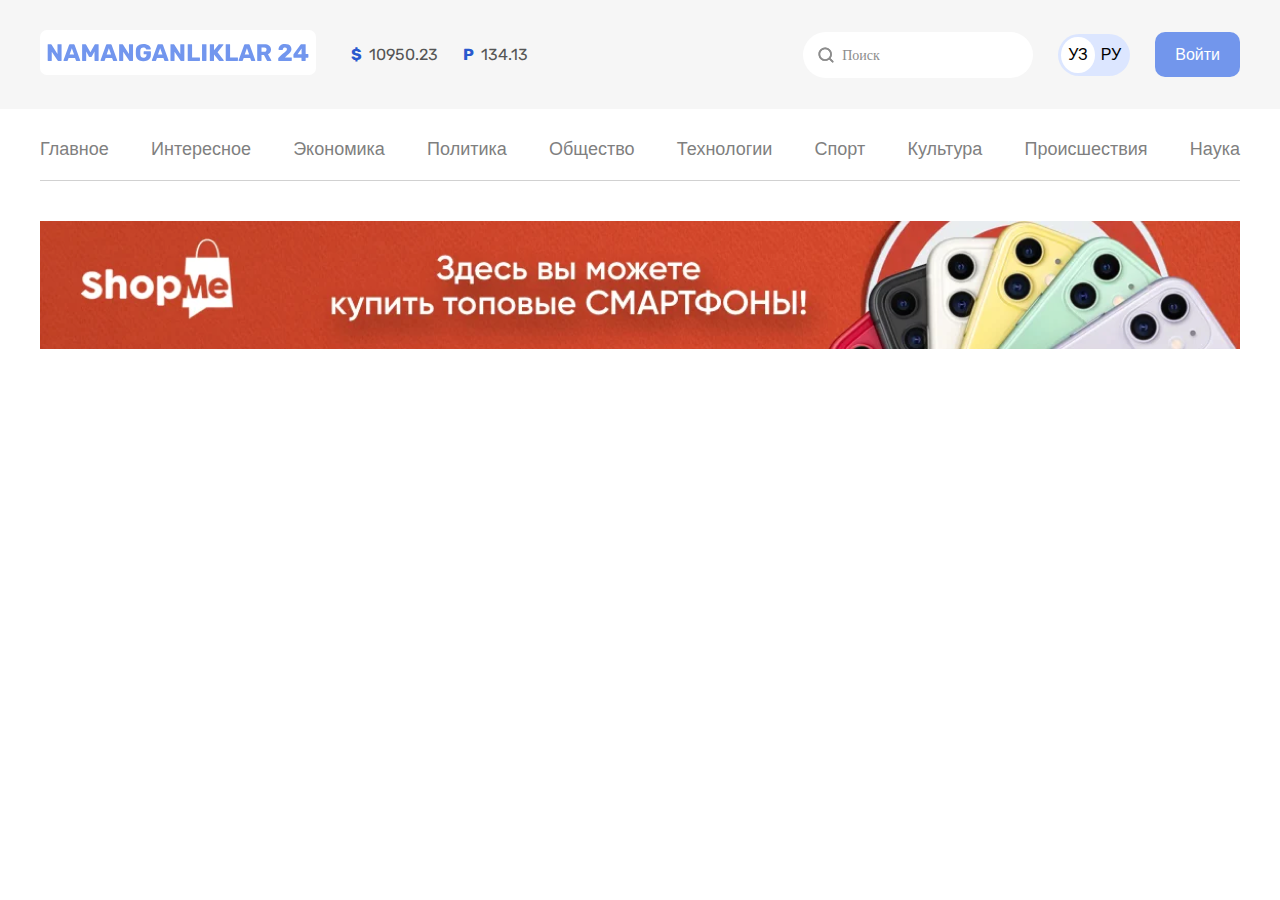
==== index.html @ de8307bd "Initial commit" ====
<!DOCTYPE html>
<html lang="en">
	<head>
		<meta charset="UTF-8" />
		<meta http-equiv="X-UA-Compatible" content="IE=edge" />
		<meta name="viewport" content="width=device-width, initial-scale=1.0" />
		<link rel="stylesheet" href="./css/main.min.css" />
		<title>Namanganliklar_24</title>
	</head>
	<body>
		<!-- Header!!! -->
		<header class="header">
			<div class="container">
				<div class="header__inner">
					<!-- header__left -->
					<div class="header__left">
						<a href="#" class="header__link">
							<img
								class="header-img"
								src="./images/logo.svg"
								alt="Firm logo"
								width="276"
								height="45"
							/>
						</a>
						<div class="header__currencies">
							<div class="header__currency">
								<span class="currency">$</span>
								10950.23
							</div>
							<div class="header__currency">
								<span class="currency">P</span>
								134.13
							</div>
						</div>
					</div>
					<!-- Header__left end -->
					<!-- Header__right start -->
					<div class="header__right">
						<form
							class="header__form"
							action="https://echo.htmlacademy.ru"
						>
							<span class="lupa">
								<img
									class="lupa__image"
									src="./images/search.svg"
									alt="Lupa img"
									width="20"
									height="20"
								/>
							</span>
							<input
								class="header__ipt"
								type="text"
								name="search"
								placeholder="Поиск"
							/>
						</form>
						<div class="languages">
							<button class="uz" id="uz">УЗ</button>
							<button class="ru" id="ru">РУ</button>
						</div>
						<span class="sign__up">
							<a class="sign__up--link" href="#">Войти</a>
						</span>
					</div>
					<!-- Header__right end -->
				</div>
				<!-- Header__inner end -->
			</div>
		</header>
		<main class="main">
			<div class="container">
				<!-- NAV wrapper -->
				<div class="nav__wrapper">
					<nav class="nav__bar">
						<ul class="nav__list">
							<li class="nav__item">
								<a href="#" class="nav__link">Главное</a>
							</li>
							<li class="nav__item">
								<a href="#" class="nav__link">Интересное</a>
							</li>
							<li class="nav__item">
								<a href="#" class="nav__link">Экономика</a>
							</li>
							<li class="nav__item">
								<a href="#" class="nav__link">Политика</a>
							</li>
							<li class="nav__item">
								<a href="#" class="nav__link">Общество</a>
							</li>
							<li class="nav__item">
								<a href="#" class="nav__link">Технологии</a>
							</li>
							<li class="nav__item">
								<a href="#" class="nav__link">Спорт</a>
							</li>
							<li class="nav__item">
								<a href="#" class="nav__link">Культура</a>
							</li>
							<li class="nav__item">
								<a href="#" class="nav__link">Происшествия</a>
							</li>
							<li class="nav__item">
								<a href="#" class="nav__link">Наука</a>
							</li>
						</ul>
					</nav>
					<div class="ad">
						<img
							src="./images/shopme.png"
							alt="Advertisement image"
							class="ad__image"
							width="1200"
							height="128"
						/>
					</div>
				</div>
				<!-- Nav wrapper end -->
			</div>
		</main>
	</body>
</html>
---- css/main.min.css ----
@font-face{font-family:"Rubik";font-style:normal;font-weight:400;src:url("../fonts/rubik-v20-latin-regular.woff2") format("woff2"),url("../fonts/rubik-v20-latin-regular.woff") format("woff")}@font-face{font-family:"Rubik";font-style:normal;font-weight:500;src:url("../fonts/rubik-v20-latin-500.woff2") format("woff2"),url("../fonts/rubik-v20-latin-500.woff") format("woff")}@font-face{font-family:"Rubik";font-style:normal;font-weight:700;src:url("../fonts/rubik-v20-latin-700.woff2") format("woff2"),url("../fonts/rubik-v20-latin-700.woff") format("woff")}/*! normalize.css v8.0.1 | MIT License | github.com/necolas/normalize.css */html{line-height:1.15;-webkit-text-size-adjust:100%}body{margin:0}main{display:block}h1{font-size:2em;margin:.67em 0}hr{box-sizing:content-box;height:0;overflow:visible}pre{font-family:monospace,monospace;font-size:1em}a{background-color:rgba(0,0,0,0)}abbr[title]{border-bottom:none;text-decoration:underline;-webkit-text-decoration:underline dotted;text-decoration:underline dotted}b,strong{font-weight:bolder}code,kbd,samp{font-family:monospace,monospace;font-size:1em}small{font-size:80%}sub,sup{font-size:75%;line-height:0;position:relative;vertical-align:baseline}sub{bottom:-0.25em}sup{top:-0.5em}img{border-style:none}button,input,optgroup,select,textarea{font-family:inherit;font-size:100%;line-height:1.15;margin:0}button,input{overflow:visible}button,select{text-transform:none}button,[type=button],[type=reset],[type=submit]{-webkit-appearance:button}button::-moz-focus-inner,[type=button]::-moz-focus-inner,[type=reset]::-moz-focus-inner,[type=submit]::-moz-focus-inner{border-style:none;padding:0}button:-moz-focusring,[type=button]:-moz-focusring,[type=reset]:-moz-focusring,[type=submit]:-moz-focusring{outline:1px dotted ButtonText}fieldset{padding:.35em .75em .625em}legend{box-sizing:border-box;color:inherit;display:table;max-width:100%;padding:0;white-space:normal}progress{vertical-align:baseline}textarea{overflow:auto}[type=checkbox],[type=radio]{box-sizing:border-box;padding:0}[type=number]::-webkit-inner-spin-button,[type=number]::-webkit-outer-spin-button{height:auto}[type=search]{-webkit-appearance:textfield;outline-offset:-2px}[type=search]::-webkit-search-decoration{-webkit-appearance:none}::-webkit-file-upload-button{-webkit-appearance:button;font:inherit}details{display:block}summary{display:list-item}template{display:none}[hidden]{display:none}*,*::before,*::after{box-sizing:border-box}body{width:100%;height:100vh;font-family:"Rubik","Arial",sans-serif;display:flex;flex-direction:column;scroll-behavior:smooth}.container{max-width:1240px;padding:0 20px;margin:0 auto}ul{margin:0;padding:0}li{list-style-type:none}a{text-decoration:none}.header{padding:30px 0;background-color:#f6f6f6}.header__inner,.header__left,.header__right{display:flex}.header__inner{justify-content:space-between;align-items:center}.header__link{margin-right:35px}.header__currencies,.header__right,.header__form,.languages{display:flex;align-items:center}.header__currency{font-weight:400;font-size:16px;line-height:19px;color:#555}.header__currency+.header__currency{margin-left:25px}.currency{color:#2959ce;font-weight:700;margin-right:3px}.lupa{display:flex;padding:13px;padding-right:6px;background-color:#fff;border-radius:60px 0px 0px 60px}.header__ipt{padding:14px 0px;border:none;outline:none;border-radius:0px 60px 60px 0px;flex-grow:1}.header__ipt::-moz-placeholder{font-family:"Rubik";font-weight:400;font-size:14px;line-height:17px;color:#8d8d8d}.header__ipt:-ms-input-placeholder{font-family:"Rubik";font-weight:400;font-size:14px;line-height:17px;color:#8d8d8d}.header__ipt::placeholder{font-family:"Rubik";font-weight:400;font-size:14px;line-height:17px;color:#8d8d8d}.languages{padding:3px;background:#dce6ff;border-radius:39px;margin:0px 25px}.uz,.ru{border:none;background-color:rgba(0,0,0,0)}.uz{padding:9px 7px;background-color:#fff;border-radius:50%}.sign__up{display:flex}.sign__up--link{color:#fff;font-weight:500;font-size:16px;line-height:19px;font-weight:normal;padding:13px 20px;background-color:#7296ec;border-radius:10px}.nav__wrapper{display:flex;flex-direction:column}.nav__bar{padding-top:30px;padding-bottom:20px;border-bottom:1px solid #d1d1d1;margin-bottom:40px}.nav__list{display:flex;justify-content:space-between;align-items:center}.nav__link{font-weight:500;font-size:18px;line-height:21px;color:#7f7f7f}/*# sourceMappingURL=main.min.css.map */
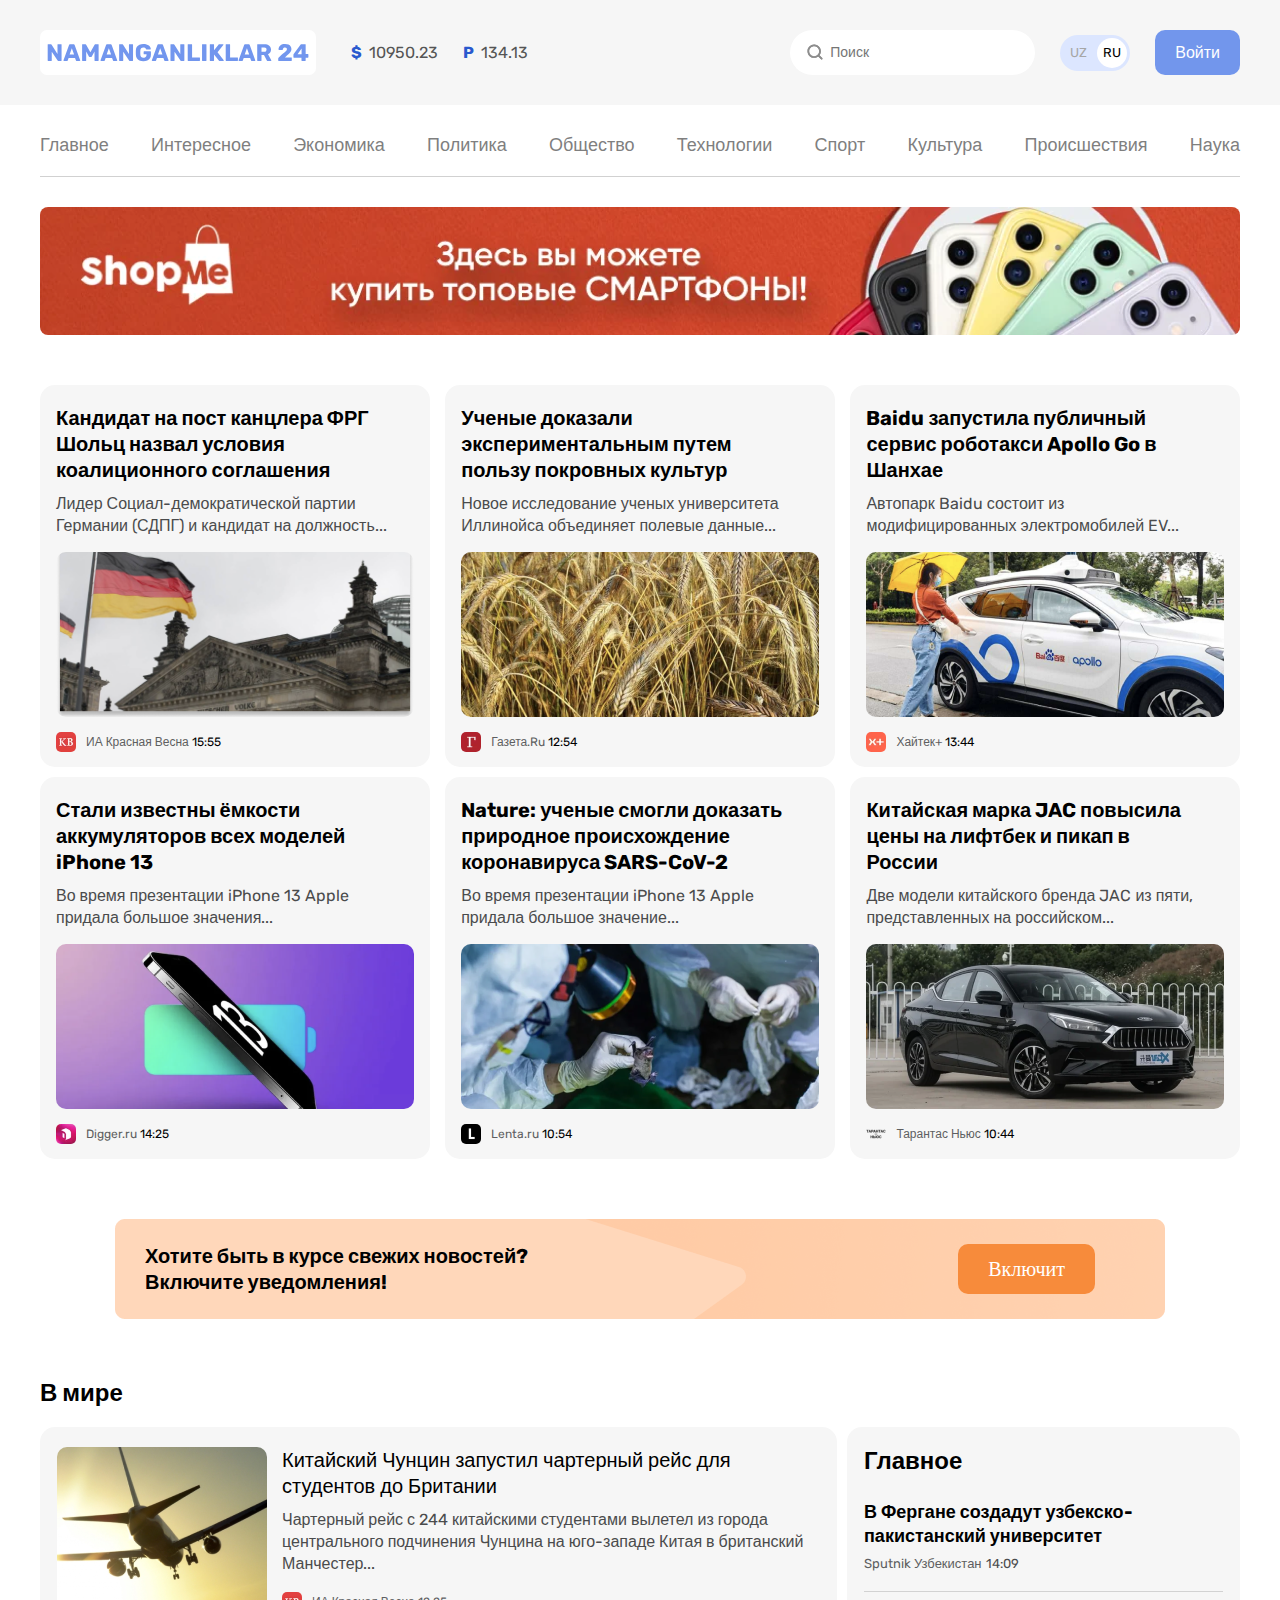
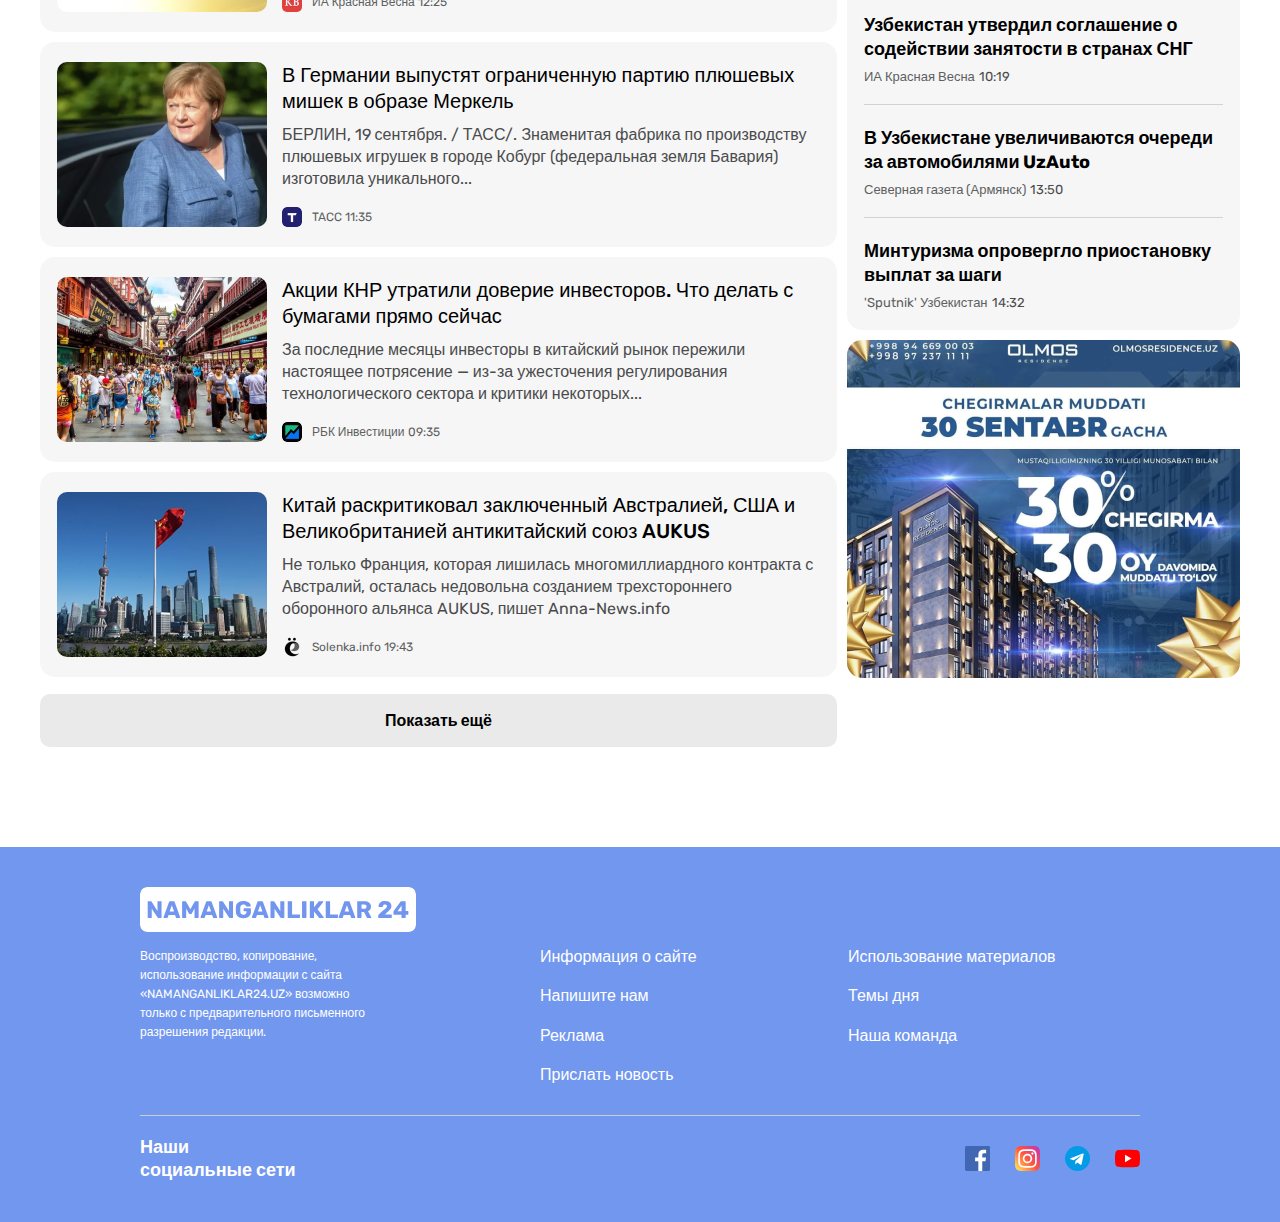
==== commit 90264a44: "Finished home page" ====
--- a/index.html
+++ b/index.html
@@ -1,5 +1,5 @@
 <!DOCTYPE html>
-<html lang="en">
+<html lang="ru">
 	<head>
 		<meta charset="UTF-8" />
 		<meta http-equiv="X-UA-Compatible" content="IE=edge" />
@@ -41,26 +41,39 @@
 							class="header__form"
 							action="https://echo.htmlacademy.ru"
 						>
-							<span class="lupa">
-								<img
-									class="lupa__image"
-									src="./images/search.svg"
-									alt="Lupa img"
-									width="20"
-									height="20"
+							<label class="header__label-search" for="search">
+								<input
+									class="ipt__search"
+									type="search"
+									id="search"
+									name="search"
+									placeholder="Поиск"
 								/>
-							</span>
-							<input
-								class="header__ipt"
-								type="text"
-								name="search"
-								placeholder="Поиск"
-							/>
+							</label>
 						</form>
-						<div class="languages">
-							<button class="uz" id="uz">УЗ</button>
-							<button class="ru" id="ru">РУ</button>
-						</div>
+						<form class="header__languages">
+							<div class="language__wrapper">
+								<input
+									class="language visually-hidden"
+									type="radio"
+									name="lang"
+									id="uz"
+								/>
+								<label class="header__lable" for="uz">UZ</label>
+							</div>
+
+							<div class="language__wrapper">
+								<input
+									class="language visually-hidden"
+									type="radio"
+									name="lang"
+									id="ru"
+									checked
+								/>
+								<label class="header__lable" for="ru">RU</label>
+							</div>
+						</form>
+
 						<span class="sign__up">
 							<a class="sign__up--link" href="#">Войти</a>
 						</span>
@@ -70,56 +83,870 @@
 				<!-- Header__inner end -->
 			</div>
 		</header>
-		<main class="main">
-			<div class="container">
-				<!-- NAV wrapper -->
-				<div class="nav__wrapper">
-					<nav class="nav__bar">
-						<ul class="nav__list">
-							<li class="nav__item">
-								<a href="#" class="nav__link">Главное</a>
-							</li>
-							<li class="nav__item">
-								<a href="#" class="nav__link">Интересное</a>
-							</li>
-							<li class="nav__item">
-								<a href="#" class="nav__link">Экономика</a>
-							</li>
-							<li class="nav__item">
-								<a href="#" class="nav__link">Политика</a>
-							</li>
-							<li class="nav__item">
-								<a href="#" class="nav__link">Общество</a>
-							</li>
-							<li class="nav__item">
-								<a href="#" class="nav__link">Технологии</a>
-							</li>
-							<li class="nav__item">
-								<a href="#" class="nav__link">Спорт</a>
-							</li>
-							<li class="nav__item">
-								<a href="#" class="nav__link">Культура</a>
-							</li>
-							<li class="nav__item">
-								<a href="#" class="nav__link">Происшествия</a>
-							</li>
-							<li class="nav__item">
-								<a href="#" class="nav__link">Наука</a>
-							</li>
-						</ul>
-					</nav>
-					<div class="ad">
+		<main class="main container">
+			<!-- NAV wrapper -->
+			<div class="nav__wrapper">
+				<nav class="nav__bar">
+					<ul class="nav__list">
+						<li class="nav__item">
+							<a
+								href="#"
+								class="nav__link hover-underline-animation"
+								>Главное</a
+							>
+						</li>
+						<li class="nav__item">
+							<a
+								href="#"
+								class="nav__link hover-underline-animation"
+								>Интересное</a
+							>
+						</li>
+						<li class="nav__item">
+							<a
+								href="#"
+								class="nav__link hover-underline-animation"
+								>Экономика</a
+							>
+						</li>
+						<li class="nav__item">
+							<a
+								href="#"
+								class="nav__link hover-underline-animation"
+								>Политика</a
+							>
+						</li>
+						<li class="nav__item">
+							<a
+								href="#"
+								class="nav__link hover-underline-animation"
+								>Общество</a
+							>
+						</li>
+						<li class="nav__item">
+							<a
+								href="#"
+								class="nav__link hover-underline-animation"
+								>Технологии</a
+							>
+						</li>
+						<li class="nav__item">
+							<a
+								href="#"
+								class="nav__link hover-underline-animation"
+								>Спорт</a
+							>
+						</li>
+						<li class="nav__item">
+							<a
+								href="#"
+								class="nav__link hover-underline-animation"
+								>Культура</a
+							>
+						</li>
+						<li class="nav__item">
+							<a
+								href="#"
+								class="nav__link hover-underline-animation"
+								>Происшествия</a
+							>
+						</li>
+						<li class="nav__item">
+							<a
+								href="#"
+								class="nav__link hover-underline-animation"
+								>Наука</a
+							>
+						</li>
+					</ul>
+				</nav>
+				<aside class="ad">
+					<a class="ad__link" href="#" target="_blank">
 						<img
 							src="./images/shopme.png"
 							alt="Advertisement image"
 							class="ad__image"
 							width="1200"
 							height="128"
+							srcset="
+								./images/shopme.png    1x,
+								./images/shopme@2x.png 2x,
+								./images/shopme@3x.png 3x
+							"
 						/>
-					</div>
+					</a>
+				</aside>
+			</div>
+			<!-- Nav wrapper end -->
+
+			<!-- News part start -->
+			<div class="news">
+				<div class="news__inner">
+					<!-- News main part start -->
+					<div class="news__box">
+						<h2 class="news__title">
+							Кандидат на пост канцлера ФРГ Шольц назвал условия
+							коалиционного соглашения
+						</h2>
+						<p class="news__text">
+							Лидер Социал-демократической партии Германии (СДПГ)
+							и кандидат на должность...
+						</p>
+						<span class="image__holder">
+							<img
+								src="./images/german.png"
+								alt="ДУМ ФРГ"
+								class="news__image"
+								width="360"
+								height="165"
+								srcset="
+									./images/german.png    1x,
+									./images/german@2x.png 2x,
+									./images/german@3x.png 3x
+								"
+							/>
+						</span>
+						<span class="news__source news__source-1"
+							><a
+								href="https://kun.uz"
+								target="_blank"
+								class="channel--link"
+								>ИА Красная Весна</a
+							>
+							<time class="time" datetime="15:55"
+								>15:55</time
+							></span
+						>
+						<a
+							href="https://youtube.com"
+							class="box__open--link"
+							target="_blank"
+							><span class="visually-hidden">Open</span></a
+						>
+					</div>
+
+					<div class="news__box">
+						<h2 class="news__title">
+							Ученые доказали экспериментальным путем пользу
+							покровных культур
+						</h2>
+						<p class="news__text">
+							Новое исследование ученых университета Иллинойса
+							объединяет полевые данные...
+						</p>
+						<span class="image__holder">
+							<img
+								src="./images/corn.png"
+								alt="Пшеница"
+								class="news__image"
+								width="360"
+								height="165"
+								srcset="
+									./images/corn.png    1x,
+									./images/corn@2x.png 2x,
+									./images/corn@3x.png 3x
+								"
+							/>
+						</span>
+						<span class="news__source news__source-2"
+							><a
+								href="https://kun.uz"
+								target="_blank"
+								class="channel--link"
+								>Газета.Ru</a
+							>
+							<time class="time" datetime="12:54"
+								>12:54</time
+							></span
+						>
+						<a
+							href="https://youtube.com"
+							class="box__open--link"
+							target="_blank"
+							><span class="open__link--text visually-hidden"
+								>Open</span
+							></a
+						>
+					</div>
+
+					<div class="news__box">
+						<h2 class="news__title">
+							Baidu запустила публичный сервис роботакси Apollo Go
+							в Шанхае
+						</h2>
+						<p class="news__text">
+							Автопарк Baidu состоит из модифицированных
+							электромобилей EV...
+						</p>
+						<span class="image__holder">
+							<img
+								src="./images/baidu.png"
+								alt="Baidu car"
+								class="news__image"
+								width="360"
+								height="165"
+								srcset="
+									./images/baidu.png    1x,
+									./images/baidu@2x.png 2x,
+									./images/baidu@3x.png 3x
+								"
+							/>
+						</span>
+						<span class="news__source news__source-3"
+							><a
+								href="https://kun.uz"
+								target="_blank"
+								class="channel--link"
+								>Хайтек+</a
+							>
+							<time class="time" datetime="13:44"
+								>13:44</time
+							></span
+						>
+						<a
+							href="https://youtube.com"
+							class="box__open--link"
+							target="_blank"
+							><span class="open__link--text visually-hidden"
+								>Open</span
+							></a
+						>
+					</div>
+
+					<div class="news__box">
+						<h2 class="news__title">
+							Стали известны ёмкости аккумуляторов всех моделей
+							iPhone 13
+						</h2>
+						<p class="news__text">
+							Во время презентации iPhone 13 Apple придала большое
+							значения...
+						</p>
+						<span class="image__holder">
+							<img
+								src="./images/iphone.png"
+								alt="Iphone image"
+								class="news__image"
+								width="360"
+								height="165"
+								srcset="
+									./images/iphone.png    1x,
+									./images/iphone@2x.png 2x,
+									./images/iphone@3x.png 3x
+								"
+							/>
+						</span>
+						<span class="news__source news__source-4"
+							><a
+								href="https://kun.uz"
+								target="_blank"
+								class="channel--link"
+								>Digger.ru</a
+							>
+							<time class="time" datetime="14:25"
+								>14:25</time
+							></span
+						>
+						<a
+							href="https://youtube.com"
+							class="box__open--link"
+							target="_blank"
+							><span class="open__link--text visually-hidden"
+								>Open</span
+							></a
+						>
+					</div>
+
+					<div class="news__box">
+						<h2 class="news__title">
+							Nature: ученые смогли доказать природное
+							происхождение коронавируса SARS-CoV-2
+						</h2>
+						<p class="news__text">
+							Во время презентации iPhone 13 Apple придала большое
+							значение...
+						</p>
+						<span class="image__holder">
+							<img
+								src="./images/corona.png"
+								alt="Coronavirus related image"
+								class="news__image"
+								width="360"
+								height="165"
+								srcset="
+									./images/corona.png    1x,
+									./images/corona@2x.png 2x,
+									./images/corona@3x.png 3x
+								"
+							/>
+						</span>
+						<span class="news__source news__source-5"
+							><a
+								href="https://kun.uz"
+								target="_blank"
+								class="channel--link"
+								>Lenta.ru</a
+							>
+							<time class="time" datetime="10:54"
+								>10:54</time
+							></span
+						>
+						<a
+							href="https://youtube.com"
+							class="box__open--link"
+							target="_blank"
+							><span class="open__link--text visually-hidden"
+								>Open</span
+							></a
+						>
+					</div>
+
+					<div class="news__box">
+						<h2 class="news__title">
+							Китайская марка JAC повысила цены на лифтбек и пикап
+							в России
+						</h2>
+						<p class="news__text">
+							Две модели китайского бренда JAC из пяти,
+							представленных на российском...
+						</p>
+						<span class="image__holder">
+							<img
+								src="./images/jac.png"
+								alt="JAC car image"
+								class="news__image"
+								width="360"
+								height="165"
+								srcset="
+									./images/jac.png    1x,
+									./images/jac@2x.png 2x,
+									./images/jac@3x.png 3x
+								"
+							/>
+						</span>
+						<span class="news__source news__source-6"
+							><a
+								href="https://kun.uz"
+								target="_blank"
+								class="channel--link"
+								>Тарантас Ньюс</a
+							>
+							<time class="time" datetime="10:44"
+								>10:44</time
+							></span
+						>
+						<a
+							href="https://youtube.com"
+							class="box__open--link"
+							target="_blank"
+							><span class="open__link--text visually-hidden"
+								>Open</span
+							></a
+						>
+					</div>
+					<!-- News main part end -->
 				</div>
-				<!-- Nav wrapper end -->
 			</div>
+			<!-- News part end! -->
+			<!-- Setting part start! -->
+			<div class="setting">
+				<!-- Setting content part -->
+				<div class="setting__inner">
+					<div class="setting__left">
+						Хотите быть в курсе свежих новостей? Включите
+						уведомления!
+					</div>
+					<div class="setting__right">
+						<button type="submit" class="setting__btn">
+							Включит
+						</button>
+					</div>
+				</div>
+				<!-- Setting content part end! -->
+			</div>
+			<!-- Setting part end -->
+
+			<!-- Article part start -->
+			<section class="article">
+				<!-- Article content part -->
+				<div class="article__wrapper">
+					<h2 class="article__wrapper--heading">В мире</h2>
+					<div class="article__inner">
+						<!-- Article left part -->
+						<div class="article__left">
+							<div class="article__box--holder">
+								<div class="article__box">
+									<span class="article__image--holder">
+										<img
+											src="./images/plane.png"
+											alt="Plane image"
+											class="article__image"
+											width="210"
+											height="165"
+											srcset="
+												./images/plane.png    1x,
+												./images/plane@2x.png 2x,
+												./images/plane@3x.png 3x
+											"
+										/>
+									</span>
+									<div class="article__content">
+										<h2 class="article__title">
+											Китайский Чунцин запустил чартерный
+											рейс для студентов до Британии
+										</h2>
+										<p class="article__text">
+											Чартерный рейс с 244 китайскими
+											студентами вылетел из города
+											центрального подчинения Чунцина на
+											юго-западе Китая в британский
+											Манчестер...
+										</p>
+										<span
+											class="article__source article__source-1"
+										>
+											<a
+												href="https://najottalim.uz"
+												target="_blank"
+												class="channel--link"
+												>ИА Красная Весна</a
+											>
+											<time class="time" datetime="12:25"
+												>12:25</time
+											>
+										</span>
+									</div>
+									<a
+										href="https://htmlacademy.ru"
+										class="box__link"
+										target="_blank"
+										><span class="visually-hidden"
+											>Open link here</span
+										>
+									</a>
+								</div>
+
+								<div class="article__box">
+									<span class="article__image--holder">
+										<img
+											src="./images/merkel.png"
+											alt="Merkel image"
+											class="article__image"
+											width="210"
+											height="165"
+											srcset="
+												./images/merkel.png    1x,
+												./images/merkel@2x.png 2x,
+												./images/merkel@3x.png 3x
+											"
+										/>
+									</span>
+									<div class="article__content">
+										<h2 class="article__title">
+											В Германии выпустят ограниченную
+											партию плюшевых мишек в образе
+											Меркель
+										</h2>
+										<p class="article__text">
+											БЕРЛИН, 19 сентября. / ТАСС/.
+											Знаменитая фабрика по производству
+											плюшевых игрушек в городе Кобург
+											(федеральная земля Бавария)
+											изготовила уникального...
+										</p>
+										<span
+											class="article__source article__source-2"
+										>
+											<a
+												href="google.com"
+												class="channel--link"
+												>TACC</a
+											>
+											<time class="time" datetime="11:35"
+												>11:35</time
+											>
+										</span>
+									</div>
+									<a
+										href="https://htmlacademy.ru"
+										class="box__link"
+										target="_blank"
+										><span class="visually-hidden"
+											>Open link here</span
+										>
+									</a>
+								</div>
+
+								<div class="article__box">
+									<span class="article__image--holder">
+										<img
+											src="./images/china.png"
+											alt="China street image"
+											class="article__image"
+											width="210"
+											height="165"
+											srcset="
+												./images/china.png    1x,
+												./images/china@2x.png 2x,
+												./images/china@3x.png 3x
+											"
+										/>
+									</span>
+									<div class="article__content">
+										<h2 class="article__title">
+											Акции КНР утратили доверие
+											инвесторов. Что делать с бумагами
+											прямо сейчас
+										</h2>
+										<p class="article__text">
+											За последние месяцы инвесторы в
+											китайский рынок пережили настоящее
+											потрясение — из-за ужесточения
+											регулирования технологического
+											сектора и критики некоторых...
+										</p>
+										<span
+											class="article__source article__source-3"
+										>
+											<a
+												href="https://najottalim.uz"
+												target="_blank"
+												class="channel--link"
+												>РБК Инвестиции</a
+											>
+											<time class="time" datetime="09:35"
+												>09:35</time
+											>
+										</span>
+									</div>
+									<a
+										href="https://htmlacademy.ru"
+										class="box__link"
+										target="_blank"
+										><span class="visually-hidden"
+											>Open link here</span
+										>
+									</a>
+								</div>
+
+								<div class="article__box">
+									<span class="article__image--holder">
+										<img
+											src="./images/antichina.png"
+											alt="Chinese street with its flag image image"
+											class="article__image"
+											width="210"
+											height="165"
+											srcset="
+												./images/antichina.png    1x,
+												./images/antichina@2x.png 2x,
+												./images/antichina@3x.png 3x
+											"
+										/>
+									</span>
+									<div class="article__content">
+										<h2 class="article__title">
+											Китай раскритиковал заключенный
+											Австралией, США и Великобританией
+											антикитайский союз AUKUS
+										</h2>
+										<p class="article__text">
+											Не только Франция, которая лишилась
+											многомиллиардного контракта с
+											Австралий, осталась недовольна
+											созданием трехстороннего оборонного
+											альянса AUKUS, пишет Anna-News.info
+										</p>
+										<span
+											class="article__source article__source-4"
+										>
+											<a
+												href="https://najottalim.uz"
+												target="_blank"
+												class="channel--link"
+												>Solenka.info</a
+											>
+											<time class="time" datetime="19:43"
+												>19:43</time
+											>
+										</span>
+									</div>
+									<a
+										href="https://htmlacademy.ru"
+										class="box__link"
+										target="_blank"
+										><span class="visually-hidden"
+											>Open link here</span
+										>
+									</a>
+								</div>
+							</div>
+							<!-- Article box end -->
+							<!-- Article FOOTER -->
+
+							<a href="#" class="article__more-link">
+								Показать ещё
+							</a>
+						</div>
+						<!-- Article left part end -->
+						<!-- Article right part start -->
+						<div class="article__right">
+							<div class="article__right-header right">
+								<h2 class="right__heading">Главное</h2>
+								<div class="right__box">
+									<h3 class="right__title">
+										В Фергане создадут узбекско-пакистанский
+										университет
+									</h3>
+									<div class="right__source">
+										<a
+											href="https://medium.com"
+											class="channel--link"
+											target="_blank"
+											>Sputnik Узбекистан</a
+										>
+										<time class="article__source--time"
+											>14:09</time
+										>
+									</div>
+								<a
+									href="https://udacity.com"
+									target="_blank"
+									class="article__other--links"
+									><span class="visually-hidden"
+										>Open link here</span
+									></a
+								>
+							</div>
+
+							<div class="right__box">
+								<h3 class="right__title">
+									Узбекистан утвердил соглашение о содействии
+									занятости в странах СНГ
+								</h3>
+								<div class="right__source">
+									<a
+										href="https://medium.com"
+										class="channel--link"
+										target="_blank"
+										>ИА Красная Весна</a
+									>
+									<time
+										class="article__source--time"
+										datetime="10:19"
+										>10:19</time
+									>
+								</div>
+								<a
+									href="https://udacity.com"
+									target="_blank"
+									class="article__other--links"
+									><span class="visually-hidden"
+										>Open link here</span
+									></a
+								>
+							</div>
+
+							<div class="right__box">
+								<h3 class="right__title">
+									В Узбекистане увеличиваются очереди за
+									автомобилями UzAuto
+								</h3>
+								<div class="right__source">
+									<a
+										href="https://medium.com"
+										class="channel--link"
+										target="_blank"
+										>Северная газета (Армянск)</a
+									>
+									<time
+										class="article__source--time"
+										datetime="13:50"
+										>13:50</time
+									>
+								</div>
+								<a
+									href="https://udacity.com"
+									target="_blank"
+									class="article__other--links"
+									><span class="visually-hidden"
+										>Open link here</span
+									></a
+								>
+							</div>
+
+							<div class="right__box">
+								<h3 class="right__title">
+									Минтуризма опровергло приостановку выплат за
+									шаги
+								</h3>
+								<div class="right__source">
+									<a
+										href="https://medium.com"
+										class="channel--link"
+										target="_blank"
+										>'Sputnik' Узбекистан</a
+									>
+									<time
+										class="article__source--time"
+										datetime="14:32"
+										>14:32</time
+									>
+								</div>
+								<a
+									href="https://udacity.com"
+									target="_blank"
+									class="article__other--links"
+									><span class="visually-hidden"
+										>Open link here</span
+									></a
+								>
+							</div>
+						</div>
+						<!-- Article right part end -->
+						<!-- Banner part -->
+						<aside class="article__right-footer">
+							<a
+								href="#"
+								class="article__ad-link"
+								target="_blank"
+							>
+								<img
+									src="./images/article_ad.png"
+									alt="Olmos apartment"
+									class="article__ad-image"
+									width="393"
+									height="338"
+									srcset="
+										./images/article_ad.png    1x,
+										./images/article_ad@2x.png 2x,
+										./images/article_ad@3x.png 3x
+									"
+								/>
+							</a>
+						</aside>
+						<!-- Banner end -->
+					</div>
+					<!-- Article right part end -->
+				</div>
+			</section>
 		</main>
+		<!-- Main part end -->
+
+		<!-- Footer start -->
+		<footer class="footer">
+			<div class="footer__wrapper footer__container">
+				<!-- Footer top -->
+				<div class="footer__top top">
+					<div class="footer__link-holder">
+						<a href="#" class="footer__link">
+							<img
+								src="./images/logo.svg"
+								alt="Logo"
+								class="footer__logo"
+								width="276"
+								height="45"
+							/>
+						</a>
+					</div>
+					<div class="top__inner">
+						<div class="top__left">
+							<p class="footer__left-text">
+								Воспроизводство, копирование, использование
+								информации с сайта «NAMANGANLIKLAR24.UZ»
+								возможно только с предварительного письменного
+								разрешения редакции.
+							</p>
+						</div>
+						<div class="top__right">
+							<ul class="footer__list">
+								<li class="footer__item">
+									<a class="footer__links" href="#"
+										>Информация о сайте</a
+									>
+								</li>
+								<li class="footer__item">
+									<a class="footer__links" href="#"
+										>Напишите нам</a
+									>
+								</li>
+								<li class="footer__item">
+									<a class="footer__links" href="#"
+										>Реклама</a
+									>
+								</li>
+								<li class="footer__item">
+									<a class="footer__links" href="#"
+										>Прислать новость</a
+									>
+								</li>
+								<li class="footer__item">
+									<a class="footer__links" href="#"
+										>Использование материалов</a
+									>
+								</li>
+								<li class="footer__item">
+									<a class="footer__links" href="#"
+										>Темы дня</a
+									>
+								</li>
+								<li class="footer__item">
+									<a class="footer__links" href="#"
+										>Наша команда
+									</a>
+								</li>
+							</ul>
+						</div>
+					</div>
+				</div>
+				<!-- Footer top end -->
+
+				<!-- Footer bottom -->
+				<div class="footer__bottom">
+					<span class="bottom__reference">
+						Наши социальные сети
+					</span>
+					<div class="socials">
+						<a href="#" class="socials__link">
+							<img
+								src="./images/facebook.svg"
+								alt="Facebook logo"
+								class="socials__image"
+								width="25"
+								height="25"
+							/>
+						</a>
+						<a href="#" class="socials__link">
+							<img
+								src="./images/instagram.svg"
+								alt="Instagram logo"
+								class="socials__image"
+								width="25"
+								height="25"
+							/>
+						</a>
+						<a href="#" class="socials__link">
+							<img
+								src="./images/telegram.svg"
+								alt="Telegram logo"
+								class="socials__image"
+								width="25"
+								height="25"
+							/>
+						</a>
+						<a href="#" class="socials__link">
+							<img
+								src="./images/youtube.svg"
+								alt="Youtube logo"
+								class="socials__image"
+								width="25"
+								height="25"
+							/>
+						</a>
+					</div>
+				</div>
+				<!-- Footer bottom end -->
+			</div>
+		</footer>
 	</body>
 </html>
--- a/css/main.min.css
+++ b/css/main.min.css
@@ -1 +1,1151 @@
-@font-face{font-family:"Rubik";font-style:normal;font-weight:400;src:url("../fonts/rubik-v20-latin-regular.woff2") format("woff2"),url("../fonts/rubik-v20-latin-regular.woff") format("woff")}@font-face{font-family:"Rubik";font-style:normal;font-weight:500;src:url("../fonts/rubik-v20-latin-500.woff2") format("woff2"),url("../fonts/rubik-v20-latin-500.woff") format("woff")}@font-face{font-family:"Rubik";font-style:normal;font-weight:700;src:url("../fonts/rubik-v20-latin-700.woff2") format("woff2"),url("../fonts/rubik-v20-latin-700.woff") format("woff")}/*! normalize.css v8.0.1 | MIT License | github.com/necolas/normalize.css */html{line-height:1.15;-webkit-text-size-adjust:100%}body{margin:0}main{display:block}h1{font-size:2em;margin:.67em 0}hr{box-sizing:content-box;height:0;overflow:visible}pre{font-family:monospace,monospace;font-size:1em}a{background-color:rgba(0,0,0,0)}abbr[title]{border-bottom:none;text-decoration:underline;-webkit-text-decoration:underline dotted;text-decoration:underline dotted}b,strong{font-weight:bolder}code,kbd,samp{font-family:monospace,monospace;font-size:1em}small{font-size:80%}sub,sup{font-size:75%;line-height:0;position:relative;vertical-align:baseline}sub{bottom:-0.25em}sup{top:-0.5em}img{border-style:none}button,input,optgroup,select,textarea{font-family:inherit;font-size:100%;line-height:1.15;margin:0}button,input{overflow:visible}button,select{text-transform:none}button,[type=button],[type=reset],[type=submit]{-webkit-appearance:button}button::-moz-focus-inner,[type=button]::-moz-focus-inner,[type=reset]::-moz-focus-inner,[type=submit]::-moz-focus-inner{border-style:none;padding:0}button:-moz-focusring,[type=button]:-moz-focusring,[type=reset]:-moz-focusring,[type=submit]:-moz-focusring{outline:1px dotted ButtonText}fieldset{padding:.35em .75em .625em}legend{box-sizing:border-box;color:inherit;display:table;max-width:100%;padding:0;white-space:normal}progress{vertical-align:baseline}textarea{overflow:auto}[type=checkbox],[type=radio]{box-sizing:border-box;padding:0}[type=number]::-webkit-inner-spin-button,[type=number]::-webkit-outer-spin-button{height:auto}[type=search]{-webkit-appearance:textfield;outline-offset:-2px}[type=search]::-webkit-search-decoration{-webkit-appearance:none}::-webkit-file-upload-button{-webkit-appearance:button;font:inherit}details{display:block}summary{display:list-item}template{display:none}[hidden]{display:none}*,*::before,*::after{box-sizing:border-box}body{width:100%;height:100vh;font-family:"Rubik","Arial",sans-serif;display:flex;flex-direction:column;scroll-behavior:smooth}.container{max-width:1240px;padding:0 20px;margin:0 auto}ul{margin:0;padding:0}li{list-style-type:none}a{text-decoration:none}.header{padding:30px 0;background-color:#f6f6f6}.header__inner,.header__left,.header__right{display:flex}.header__inner{justify-content:space-between;align-items:center}.header__link{margin-right:35px}.header__currencies,.header__right,.header__form,.languages{display:flex;align-items:center}.header__currency{font-weight:400;font-size:16px;line-height:19px;color:#555}.header__currency+.header__currency{margin-left:25px}.currency{color:#2959ce;font-weight:700;margin-right:3px}.lupa{display:flex;padding:13px;padding-right:6px;background-color:#fff;border-radius:60px 0px 0px 60px}.header__ipt{padding:14px 0px;border:none;outline:none;border-radius:0px 60px 60px 0px;flex-grow:1}.header__ipt::-moz-placeholder{font-family:"Rubik";font-weight:400;font-size:14px;line-height:17px;color:#8d8d8d}.header__ipt:-ms-input-placeholder{font-family:"Rubik";font-weight:400;font-size:14px;line-height:17px;color:#8d8d8d}.header__ipt::placeholder{font-family:"Rubik";font-weight:400;font-size:14px;line-height:17px;color:#8d8d8d}.languages{padding:3px;background:#dce6ff;border-radius:39px;margin:0px 25px}.uz,.ru{border:none;background-color:rgba(0,0,0,0)}.uz{padding:9px 7px;background-color:#fff;border-radius:50%}.sign__up{display:flex}.sign__up--link{color:#fff;font-weight:500;font-size:16px;line-height:19px;font-weight:normal;padding:13px 20px;background-color:#7296ec;border-radius:10px}.nav__wrapper{display:flex;flex-direction:column}.nav__bar{padding-top:30px;padding-bottom:20px;border-bottom:1px solid #d1d1d1;margin-bottom:40px}.nav__list{display:flex;justify-content:space-between;align-items:center}.nav__link{font-weight:500;font-size:18px;line-height:21px;color:#7f7f7f}/*# sourceMappingURL=main.min.css.map */+/* rubik-regular - latin */
+@font-face {
+  font-family: "Rubik";
+  font-style: normal;
+  font-weight: 400;
+  src: url("../fonts/rubik-v20-latin-regular.woff2") format("woff2"), url("../fonts/rubik-v20-latin-regular.woff") format("woff"); /* Chrome 6+, Firefox 3.6+, IE 9+, Safari 5.1+ */
+}
+/* rubik-500 - latin */
+@font-face {
+  font-family: "Rubik";
+  font-style: normal;
+  font-weight: 500;
+  src: url("../fonts/rubik-v20-latin-500.woff2") format("woff2"), url("../fonts/rubik-v20-latin-500.woff") format("woff"); /* Chrome 6+, Firefox 3.6+, IE 9+, Safari 5.1+ */
+}
+/* rubik-700 - latin */
+@font-face {
+  font-family: "Rubik";
+  font-style: normal;
+  font-weight: 700;
+  src: url("../fonts/rubik-v20-latin-700.woff2") format("woff2"), url("../fonts/rubik-v20-latin-700.woff") format("woff"); /* Chrome 6+, Firefox 3.6+, IE 9+, Safari 5.1+ */
+}
+/*! normalize.css v8.0.1 | MIT License | github.com/necolas/normalize.css */
+/* Document
+   ========================================================================== */
+/**
+ * 1. Correct the line height in all browsers.
+ * 2. Prevent adjustments of font size after orientation changes in iOS.
+ */
+html {
+  line-height: 1.15; /* 1 */
+  -webkit-text-size-adjust: 100%; /* 2 */
+}
+
+/* Sections
+   ========================================================================== */
+/**
+ * Remove the margin in all browsers.
+ */
+body {
+  margin: 0;
+}
+
+/**
+ * Render the `main` element consistently in IE.
+ */
+main {
+  display: block;
+}
+
+/**
+ * Correct the font size and margin on `h1` elements within `section` and
+ * `article` contexts in Chrome, Firefox, and Safari.
+ */
+h1 {
+  font-size: 2em;
+  margin: 0.67em 0;
+}
+
+/* Grouping content
+   ========================================================================== */
+/**
+ * 1. Add the correct box sizing in Firefox.
+ * 2. Show the overflow in Edge and IE.
+ */
+hr {
+  box-sizing: content-box; /* 1 */
+  height: 0; /* 1 */
+  overflow: visible; /* 2 */
+}
+
+/**
+ * 1. Correct the inheritance and scaling of font size in all browsers.
+ * 2. Correct the odd `em` font sizing in all browsers.
+ */
+pre {
+  font-family: monospace, monospace; /* 1 */
+  font-size: 1em; /* 2 */
+}
+
+/* Text-level semantics
+   ========================================================================== */
+/**
+ * Remove the gray background on active links in IE 10.
+ */
+a {
+  background-color: transparent;
+}
+
+/**
+ * 1. Remove the bottom border in Chrome 57-
+ * 2. Add the correct text decoration in Chrome, Edge, IE, Opera, and Safari.
+ */
+abbr[title] {
+  border-bottom: none; /* 1 */
+  text-decoration: underline; /* 2 */
+  -webkit-text-decoration: underline dotted;
+          text-decoration: underline dotted; /* 2 */
+}
+
+/**
+ * Add the correct font weight in Chrome, Edge, and Safari.
+ */
+b,
+strong {
+  font-weight: bolder;
+}
+
+/**
+ * 1. Correct the inheritance and scaling of font size in all browsers.
+ * 2. Correct the odd `em` font sizing in all browsers.
+ */
+code,
+kbd,
+samp {
+  font-family: monospace, monospace; /* 1 */
+  font-size: 1em; /* 2 */
+}
+
+/**
+ * Add the correct font size in all browsers.
+ */
+small {
+  font-size: 80%;
+}
+
+/**
+ * Prevent `sub` and `sup` elements from affecting the line height in
+ * all browsers.
+ */
+sub,
+sup {
+  font-size: 75%;
+  line-height: 0;
+  position: relative;
+  vertical-align: baseline;
+}
+
+sub {
+  bottom: -0.25em;
+}
+
+sup {
+  top: -0.5em;
+}
+
+/* Embedded content
+   ========================================================================== */
+/**
+ * Remove the border on images inside links in IE 10.
+ */
+img {
+  border-style: none;
+}
+
+/* Forms
+   ========================================================================== */
+/**
+ * 1. Change the font styles in all browsers.
+ * 2. Remove the margin in Firefox and Safari.
+ */
+button,
+input,
+optgroup,
+select,
+textarea {
+  font-family: inherit; /* 1 */
+  font-size: 100%; /* 1 */
+  line-height: 1.15; /* 1 */
+  margin: 0; /* 2 */
+}
+
+/**
+ * Show the overflow in IE.
+ * 1. Show the overflow in Edge.
+ */
+button,
+input {
+  /* 1 */
+  overflow: visible;
+}
+
+/**
+ * Remove the inheritance of text transform in Edge, Firefox, and IE.
+ * 1. Remove the inheritance of text transform in Firefox.
+ */
+button,
+select {
+  /* 1 */
+  text-transform: none;
+}
+
+/**
+ * Correct the inability to style clickable types in iOS and Safari.
+ */
+button,
+[type=button],
+[type=reset],
+[type=submit] {
+  -webkit-appearance: button;
+}
+
+/**
+ * Remove the inner border and padding in Firefox.
+ */
+button::-moz-focus-inner,
+[type=button]::-moz-focus-inner,
+[type=reset]::-moz-focus-inner,
+[type=submit]::-moz-focus-inner {
+  border-style: none;
+  padding: 0;
+}
+
+/**
+ * Restore the focus styles unset by the previous rule.
+ */
+button:-moz-focusring,
+[type=button]:-moz-focusring,
+[type=reset]:-moz-focusring,
+[type=submit]:-moz-focusring {
+  outline: 1px dotted ButtonText;
+}
+
+/**
+ * Correct the padding in Firefox.
+ */
+fieldset {
+  padding: 0.35em 0.75em 0.625em;
+}
+
+/**
+ * 1. Correct the text wrapping in Edge and IE.
+ * 2. Correct the color inheritance from `fieldset` elements in IE.
+ * 3. Remove the padding so developers are not caught out when they zero out
+ *    `fieldset` elements in all browsers.
+ */
+legend {
+  box-sizing: border-box; /* 1 */
+  color: inherit; /* 2 */
+  display: table; /* 1 */
+  max-width: 100%; /* 1 */
+  padding: 0; /* 3 */
+  white-space: normal; /* 1 */
+}
+
+/**
+ * Add the correct vertical alignment in Chrome, Firefox, and Opera.
+ */
+progress {
+  vertical-align: baseline;
+}
+
+/**
+ * Remove the default vertical scrollbar in IE 10+.
+ */
+textarea {
+  overflow: auto;
+}
+
+/**
+ * 1. Add the correct box sizing in IE 10.
+ * 2. Remove the padding in IE 10.
+ */
+[type=checkbox],
+[type=radio] {
+  box-sizing: border-box; /* 1 */
+  padding: 0; /* 2 */
+}
+
+/**
+ * Correct the cursor style of increment and decrement buttons in Chrome.
+ */
+[type=number]::-webkit-inner-spin-button,
+[type=number]::-webkit-outer-spin-button {
+  height: auto;
+}
+
+/**
+ * 1. Correct the odd appearance in Chrome and Safari.
+ * 2. Correct the outline style in Safari.
+ */
+[type=search] {
+  -webkit-appearance: textfield; /* 1 */
+  outline-offset: -2px; /* 2 */
+}
+
+/**
+ * Remove the inner padding in Chrome and Safari on macOS.
+ */
+[type=search]::-webkit-search-decoration {
+  -webkit-appearance: none;
+}
+
+/**
+ * 1. Correct the inability to style clickable types in iOS and Safari.
+ * 2. Change font properties to `inherit` in Safari.
+ */
+::-webkit-file-upload-button {
+  -webkit-appearance: button; /* 1 */
+  font: inherit; /* 2 */
+}
+
+/* Interactive
+   ========================================================================== */
+/*
+ * Add the correct display in Edge, IE 10+, and Firefox.
+ */
+details {
+  display: block;
+}
+
+/*
+ * Add the correct display in all browsers.
+ */
+summary {
+  display: list-item;
+}
+
+/* Misc
+   ========================================================================== */
+/**
+ * Add the correct display in IE 10+.
+ */
+template {
+  display: none;
+}
+
+/**
+ * Add the correct display in IE 10.
+ */
+[hidden] {
+  display: none;
+}
+
+*,
+*::before,
+*::after {
+  box-sizing: border-box;
+  scroll-behavior: smooth;
+}
+
+body {
+  width: 100%;
+  height: 100vh;
+  font-family: "Rubik", "Arial", sans-serif;
+  display: flex;
+  flex-direction: column;
+  margin-top: 105px;
+}
+
+.container {
+  max-width: 1240px;
+  padding: 0 20px;
+  margin: 0 auto;
+}
+
+.visually-hidden {
+  clip: rect(0 0 0 0);
+  -webkit-clip-path: inset(50%);
+          clip-path: inset(50%);
+  height: 1px;
+  overflow: hidden;
+  position: absolute;
+  white-space: nowrap;
+  width: 1px;
+}
+
+ul {
+  margin: 0;
+  padding: 0;
+}
+
+li {
+  list-style-type: none;
+}
+
+a {
+  text-decoration: none;
+}
+
+.header {
+  padding: 30px 0;
+  background-color: #f6f6f6;
+  position: fixed;
+  top: 0;
+  left: 0;
+  width: 100%;
+  z-index: 100;
+}
+
+.header__inner,
+.header__left,
+.header__link,
+.header__right {
+  display: flex;
+}
+
+.header__inner {
+  justify-content: space-between;
+  align-items: center;
+}
+
+.header__link {
+  margin-right: 35px;
+}
+
+.header__currencies,
+.header__right,
+.header__form,
+.languages {
+  display: flex;
+  align-items: center;
+}
+
+.header__currency {
+  font-weight: 400;
+  font-size: 16px;
+  line-height: 19px;
+  color: #555555;
+}
+.header__currency + .header__currency {
+  margin-left: 25px;
+}
+
+.currency {
+  color: #2959ce;
+  font-weight: 700;
+  margin-right: 3px;
+}
+
+.header__label-search {
+  position: relative;
+  display: flex;
+  align-items: center;
+}
+.header__label-search::before {
+  content: "";
+  display: block;
+  width: 20px;
+  height: 20px;
+  background-image: url("./../images/search.svg");
+  background-repeat: no-repeat;
+  background-position: center;
+  background-size: auto;
+  position: absolute;
+  margin-left: 15px;
+}
+
+.ipt__search {
+  display: flex;
+  padding: 13px 14px 13px 40px;
+  border-radius: 60px;
+  background-color: #ffffff;
+  border: none;
+  outline: none;
+}
+.ipt__search::-moz-placeholder {
+  font-size: 14px;
+  line-height: 17px;
+}
+.ipt__search:-ms-input-placeholder {
+  font-size: 14px;
+  line-height: 17px;
+}
+.ipt__search::placeholder {
+  font-size: 14px;
+  line-height: 17px;
+}
+
+.header__languages {
+  display: flex;
+  background-color: #dce6ff;
+  border-radius: 39px;
+  padding: 3px;
+  margin: 0 25px;
+  justify-content: space-between;
+  align-items: center;
+  width: 70px;
+}
+
+.header__lable {
+  display: flex;
+  justify-content: center;
+  align-items: center;
+  width: 30px;
+  height: 30px;
+  padding: 9px 7px;
+  border-radius: 50%;
+  font-size: 13px;
+  line-height: 15px;
+  color: #a6a6a6;
+  cursor: pointer;
+}
+
+.language:checked + .header__lable {
+  background-color: #ffffff;
+  color: #000000;
+}
+
+.sign__up {
+  display: flex;
+}
+.sign__up--link {
+  color: #ffffff;
+  font-weight: 500;
+  transition: all 0.4s linear;
+  font-size: 16px;
+  line-height: 19px;
+  font-weight: normal;
+  padding: 13px 20px;
+  background-color: #7296ec;
+  border-radius: 10px;
+}
+.sign__up--link:hover {
+  box-shadow: rgba(0, 0, 0, 0.24) 0px 3px 8px;
+  transform: scale(1.01);
+}
+
+.nav__wrapper {
+  display: flex;
+  flex-direction: column;
+}
+
+.nav__bar {
+  padding-top: 30px;
+  padding-bottom: 20px;
+  border-bottom: 1px solid #d1d1d1;
+}
+
+.nav__list {
+  display: flex;
+  justify-content: space-between;
+  align-items: center;
+  flex-wrap: wrap;
+}
+
+.nav__link {
+  font-weight: 500;
+  font-size: 18px;
+  line-height: 21px;
+  color: #7f7f7f;
+  margin: 0 5px;
+}
+.nav__link:last-child {
+  margin-right: 0;
+}
+.nav__link:first-child {
+  margin-left: 0;
+}
+
+.hover-underline-animation {
+  display: inline-block;
+  position: relative;
+  transition: all 0.4s linear;
+}
+.hover-underline-animation:hover {
+  color: #0087ca;
+  transform: scale(1.15);
+}
+
+.hover-underline-animation:after {
+  content: "";
+  position: absolute;
+  width: 100%;
+  transform: scaleX(0);
+  height: 2px;
+  bottom: 0;
+  left: 0;
+  background-color: #0087ca;
+  transform-origin: bottom right;
+  transition: transform 0.25s ease-in-out;
+}
+
+.hover-underline-animation:hover:after {
+  transform: scaleX(1);
+  transform-origin: bottom left;
+}
+
+.ad {
+  border-radius: 8px;
+  overflow: hidden;
+  margin-top: 30px;
+  margin-bottom: 50px;
+}
+
+.ad__link {
+  display: flex;
+}
+
+.ad__image {
+  width: 1200px;
+  height: 128px;
+  -o-object-fit: cover;
+     object-fit: cover;
+  -o-object-position: center;
+     object-position: center;
+}
+
+.news__inner {
+  display: flex;
+  justify-content: space-between;
+  align-items: center;
+  flex-wrap: wrap;
+  margin-top: -5px;
+  margin-bottom: -5px;
+}
+
+.news__box {
+  display: flex;
+  flex-direction: column;
+  width: calc(33.3% - 10px);
+  padding: 20px 16px 15px;
+  background-color: #f6f6f6;
+  margin-top: 5px;
+  margin-bottom: 5px;
+  position: relative;
+  border-radius: 15px;
+  transition: all 0.4s linear;
+  position: relative;
+  overflow: hidden;
+}
+.news__box:hover {
+  box-shadow: rgba(0, 0, 0, 0.24) 0px 3px 8px;
+  transform: scale(1.01);
+}
+
+.channel--link {
+  color: #5e5f61;
+  z-index: 90;
+  transition: all 0.4s linear;
+}
+.channel--link:hover {
+  color: #90dd90;
+}
+
+.box__open--link {
+  position: absolute;
+  top: 0;
+  right: 0;
+  bottom: 0;
+  left: 0;
+}
+
+.news__title {
+  display: flex;
+  width: 338px;
+  font-weight: 700;
+  font-size: 20px;
+  line-height: 26px;
+  color: #000000;
+  margin: 0;
+  margin-bottom: 10px;
+}
+
+.news__text {
+  font-size: 16px;
+  line-height: 22px;
+  color: #4a4b4c;
+  width: 346px;
+  margin: 0;
+  margin-bottom: 15px;
+}
+
+.image__holder {
+  display: flex;
+  margin-bottom: 15px;
+  border-radius: 10px;
+  overflow: hidden;
+}
+
+.news__image {
+  width: 360px;
+  height: 165px;
+  -o-object-fit: cover;
+     object-fit: cover;
+  -o-object-position: auto;
+     object-position: auto;
+}
+
+.time {
+  margin-left: 3px;
+}
+
+.news__source {
+  display: flex;
+  align-items: center;
+  font-size: 12px;
+  line-height: 14px;
+}
+.news__source-1::before {
+  content: "";
+  display: block;
+  width: 20px;
+  height: 20px;
+  margin-right: 10px;
+  background-image: url(./../images/german_icon.png);
+  background-repeat: no-repeat;
+  background-position: auto;
+  border-radius: 5px;
+}
+.news__source-2::before {
+  content: "";
+  display: block;
+  width: 20px;
+  height: 20px;
+  margin-right: 10px;
+  background-image: url(./../images/corn_icon.png);
+  background-repeat: no-repeat;
+  background-position: auto;
+  border-radius: 5px;
+}
+.news__source-3::before {
+  content: "";
+  display: block;
+  width: 20px;
+  height: 20px;
+  margin-right: 10px;
+  background-image: url(./../images/baidu_icon.png);
+  background-repeat: no-repeat;
+  background-position: auto;
+  border-radius: 5px;
+}
+.news__source-4::before {
+  content: "";
+  display: block;
+  width: 20px;
+  height: 20px;
+  margin-right: 10px;
+  background-image: url(./../images/iphone_icon.png);
+  background-repeat: no-repeat;
+  background-position: auto;
+  border-radius: 5px;
+}
+.news__source-5::before {
+  content: "";
+  display: block;
+  width: 20px;
+  height: 20px;
+  margin-right: 10px;
+  background-image: url(./../images/corona_icon.png);
+  background-repeat: no-repeat;
+  background-position: auto;
+  border-radius: 5px;
+}
+.news__source-6::before {
+  content: "";
+  display: block;
+  width: 20px;
+  height: 20px;
+  margin-right: 10px;
+  background-image: url(./../images/jac_icon.png);
+  background-repeat: no-repeat;
+  background-position: auto;
+  border-radius: 5px;
+}
+
+.setting {
+  display: flex;
+  justify-content: center;
+  margin: 60px auto;
+}
+
+.setting__inner,
+.setting__left,
+.setting__right {
+  display: flex;
+}
+
+.setting__inner {
+  width: 1050px;
+  justify-content: space-between;
+  align-items: center;
+  padding-top: 24px;
+  padding-right: 70px;
+  padding-bottom: 24px;
+  padding-left: 30px;
+  border-radius: 5px;
+  overflow: hidden;
+  background-image: url(./../images/notification-bg.png);
+  background-repeat: no-repeat;
+  background-size: cover;
+  background-position: center;
+}
+
+.setting__left {
+  width: 404px;
+  font-weight: 700;
+  font-size: 20px;
+  line-height: 26px;
+  color: #000000;
+}
+
+.setting__btn {
+  font-family: "Rubik";
+  font-weight: 500;
+  font-size: 20px;
+  line-height: 24px;
+  padding: 13px 30px;
+  border: none;
+  color: #ffffff;
+  background-color: #f78b3b;
+  border-radius: 10px;
+  transition: all 0.4s linear;
+}
+.setting__btn:hover {
+  box-shadow: rgba(0, 0, 0, 0.24) 0px 3px 8px;
+  transform: scale(1.01);
+}
+
+.article__wrapper {
+  display: flex;
+  flex-direction: column;
+  margin-bottom: 100px;
+}
+
+.article__wrapper--heading {
+  margin: 0;
+  font-weight: 700;
+  font-size: 24px;
+  line-height: 28px;
+  color: #000000;
+  margin-bottom: 20px;
+}
+
+.article__inner {
+  display: flex;
+  justify-content: space-between;
+}
+
+.article__left {
+  display: flex;
+  flex-direction: column;
+}
+
+.article__box--holder {
+  display: flex;
+  flex-direction: column;
+  margin-bottom: 17px;
+}
+
+.article__box {
+  display: flex;
+  padding: 20px 17px;
+  background-color: #f6f6f6;
+  border-radius: 15px;
+  transition: all 0.4s linear;
+  position: relative;
+  overflow: hidden;
+}
+.article__box:not(:last-child) {
+  margin-bottom: 10px;
+}
+.article__box:hover {
+  box-shadow: rgba(0, 0, 0, 0.24) 0px 3px 8px;
+  transform: scale(1.01);
+}
+
+.box__link {
+  position: absolute;
+  top: 0;
+  right: 0;
+  bottom: 0;
+  left: 0;
+}
+
+.article__image--holder {
+  display: flex;
+  width: 210px;
+  border-radius: 10px;
+  margin-right: 15px;
+}
+
+.article__image {
+  width: 210px;
+  height: 165px;
+  border-radius: 10px;
+  -o-object-fit: contain;
+     object-fit: contain;
+  -o-object-position: center;
+     object-position: center;
+}
+
+.article__content {
+  display: flex;
+  flex-direction: column;
+}
+
+.article__title {
+  margin: 0;
+  font-weight: 500;
+  font-size: 20px;
+  line-height: 26px;
+  color: #000000;
+  margin-bottom: 10px;
+}
+
+.article__text {
+  margin: 0;
+  font-weight: 400;
+  font-size: 16px;
+  line-height: 22px;
+  color: #4a4b4c;
+  margin-bottom: 17px;
+}
+
+.article__source {
+  display: flex;
+  align-items: center;
+  font-size: 12px;
+  line-height: 14px;
+  color: #5e5f61;
+}
+.article__source-1::before {
+  content: "";
+  display: block;
+  width: 20px;
+  height: 20px;
+  margin-right: 10px;
+  background-image: url(./../images/german_icon.png);
+  background-repeat: no-repeat;
+  background-position: auto;
+  border-radius: 5px;
+}
+.article__source-2::before {
+  content: "";
+  display: block;
+  width: 20px;
+  height: 20px;
+  margin-right: 10px;
+  background-image: url(./../images/merkel_icon.png);
+  background-repeat: no-repeat;
+  background-position: auto;
+  border-radius: 5px;
+}
+.article__source-3::before {
+  content: "";
+  display: block;
+  width: 20px;
+  height: 20px;
+  margin-right: 10px;
+  background-image: url(./../images/china_icon.png);
+  background-repeat: no-repeat;
+  background-position: auto;
+  border-radius: 5px;
+}
+.article__source-4::before {
+  content: "";
+  display: block;
+  width: 20px;
+  height: 20px;
+  margin-right: 10px;
+  background-image: url(./../images/antichina_icon.png);
+  background-repeat: no-repeat;
+  background-position: auto;
+  border-radius: 5px;
+}
+
+.article__more-link {
+  display: flex;
+  justify-content: center;
+  padding: 17px 0;
+  font-weight: 700;
+  font-size: 16px;
+  line-height: 19px;
+  color: #000000;
+  background-color: #eaeaea;
+  border-radius: 10px;
+  transition: all 0.2s linear;
+}
+.article__more-link:hover {
+  box-shadow: rgba(0, 0, 0, 0.24) 0px 3px 8px;
+  transform: scale(1.01);
+}
+
+.article__right {
+  margin-left: 10px;
+}
+
+.article__right-header {
+  display: flex;
+  flex-direction: column;
+  background-color: #f6f6f6;
+  border-radius: 15px;
+  padding: 20px 17px 0px;
+  margin-bottom: 10px;
+}
+
+.right__heading {
+  margin: 0;
+  margin-bottom: 5px;
+  font-weight: 700;
+  font-size: 24px;
+  line-height: 28px;
+  color: #000000;
+}
+
+.right__box {
+  display: flex;
+  flex-direction: column;
+  padding: 20px 0;
+  position: relative;
+}
+.right__box:not(:last-child) {
+  border-bottom: 1px solid #d2d2d2;
+  margin-bottom: 1px;
+}
+
+.right__title {
+  font-weight: 700;
+  font-size: 18px;
+  line-height: 24px;
+  color: #000000;
+  margin: 0;
+  margin-bottom: 8px;
+}
+
+.article__other--links {
+  position: absolute;
+  top: 10px;
+  right: 0;
+  bottom: 10px;
+  left: 0;
+}
+
+.right__source {
+  display: flex;
+  font-weight: 400;
+  font-size: 13px;
+  line-height: 15px;
+  color: #4a4b4c;
+}
+
+.article__source--time {
+  margin-left: 4px;
+}
+
+.article__right-footer {
+  display: flex;
+  border-radius: 15px;
+  overflow: hidden;
+}
+
+.article__ad-link {
+  display: flex;
+  cursor: pointer;
+}
+
+.footer {
+  background-color: #7297ef;
+  padding-top: 40px;
+}
+.footer__wrapper {
+  display: flex;
+  flex-direction: column;
+}
+
+.footer__container {
+  max-width: 1040px;
+  padding: 0 20px;
+  margin: 0 auto;
+}
+
+.footer__top {
+  display: flex;
+  flex-direction: column;
+  justify-content: space-between;
+}
+
+.footer__link-holder {
+  display: flex;
+  width: 276px;
+  height: 45px;
+  border-radius: 7px;
+  overflow: hidden;
+  margin-bottom: 15px;
+}
+
+.footer__logo {
+  width: 276px;
+  height: 45px;
+}
+
+.top__inner {
+  display: flex;
+  justify-content: space-between;
+  border-bottom: 1px solid #cecece;
+  padding-bottom: 30px;
+}
+
+.top__left {
+  width: 40%;
+}
+
+.footer__left-text {
+  width: 230px;
+  font-weight: 400;
+  font-size: 12px;
+  line-height: 19px;
+  color: #ffffff;
+  margin: 0;
+}
+
+.top__right {
+  width: 60%;
+  -moz-column-count: 2;
+       column-count: 2;
+}
+
+.footer__item:not(:last-child) {
+  margin-bottom: 20px;
+}
+
+.footer__links {
+  font-weight: 500;
+  font-size: 16px;
+  line-height: 19px;
+  color: #ffffff;
+}
+
+.footer__bottom {
+  display: flex;
+  justify-content: space-between;
+  align-items: center;
+  padding-top: 20px;
+  padding-bottom: 40px;
+}
+
+.bottom__reference {
+  width: 160px;
+  font-weight: 700;
+  font-size: 18px;
+  line-height: 23px;
+  color: #ffffff;
+}
+
+.socials {
+  display: flex;
+  align-items: center;
+  justify-content: space-between;
+}
+.socials__link {
+  display: flex;
+}
+
+.socials__link:not(:last-child) {
+  margin-right: 25px;
+}
+
+.socials__link:hover .socials__image {
+  transition: all 0.8s ease-in-out;
+  transform: scale(1.3);
+}/*# sourceMappingURL=main.min.css.map */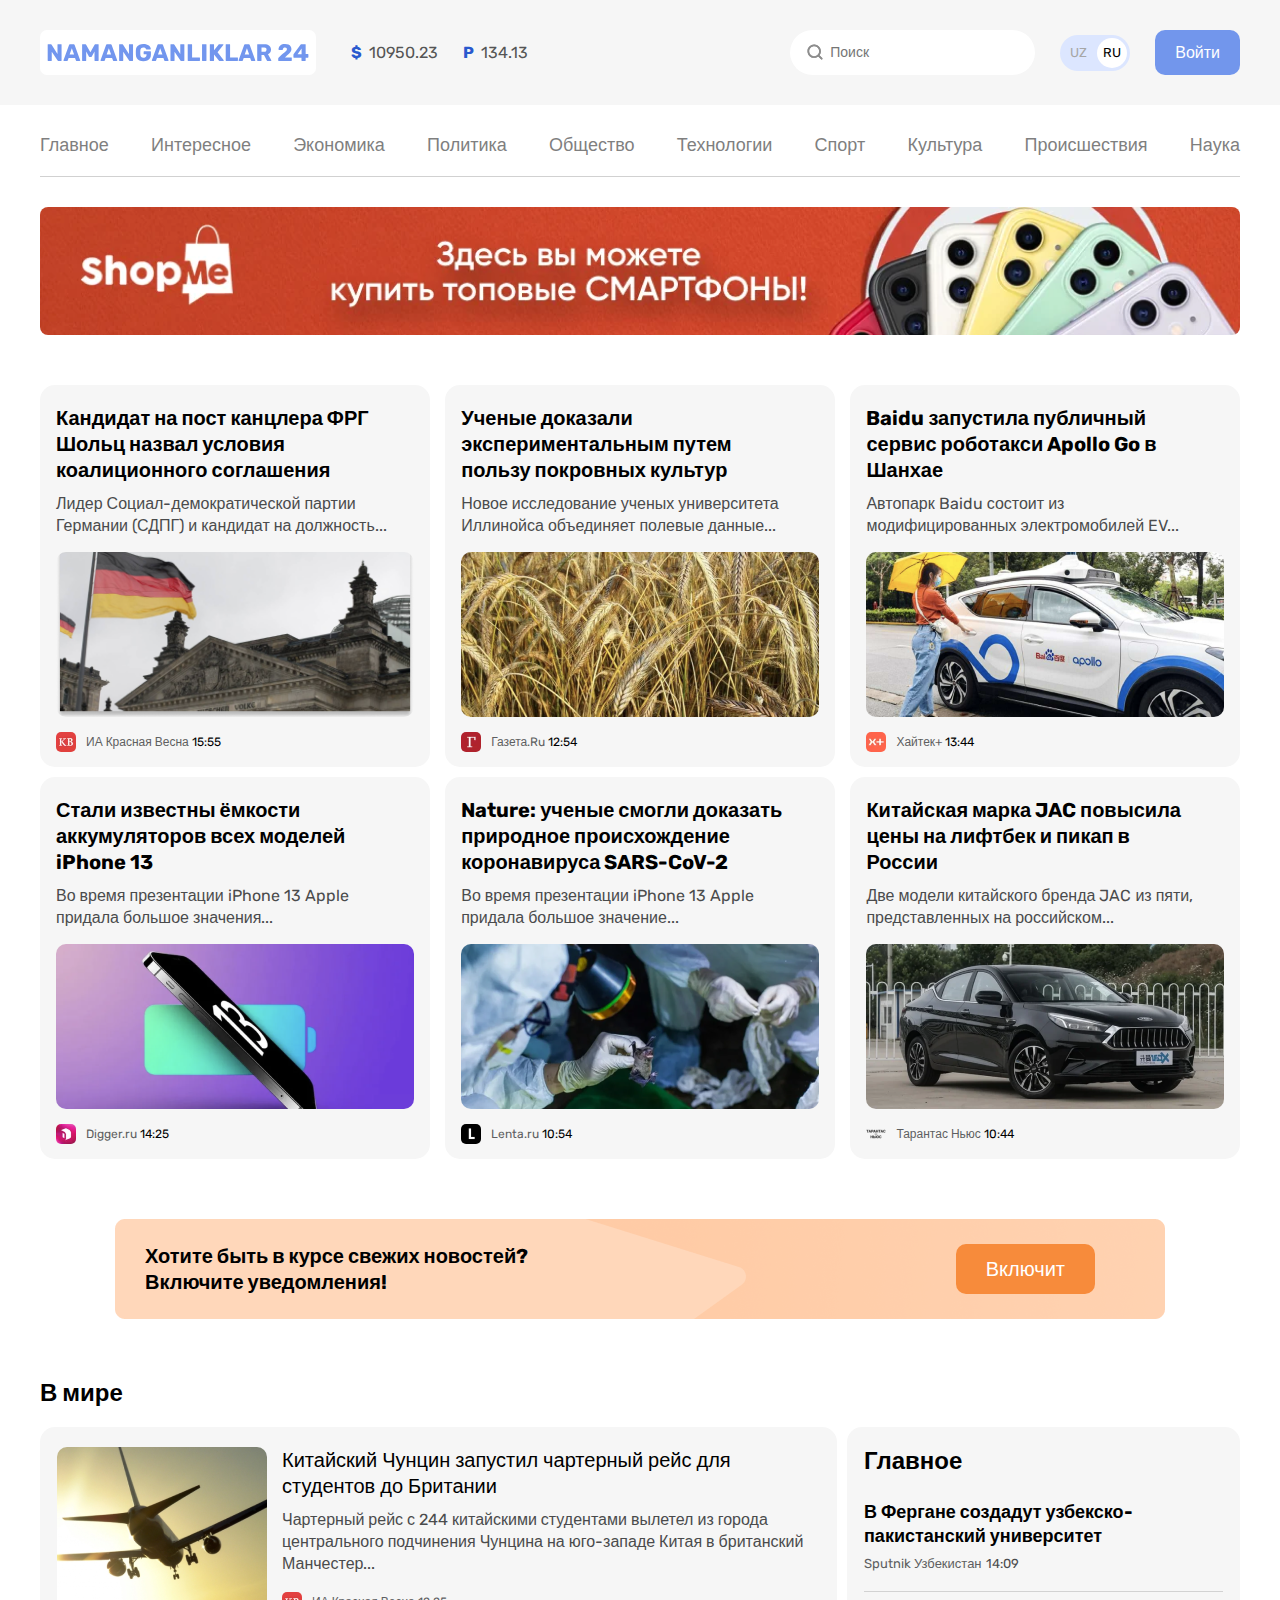
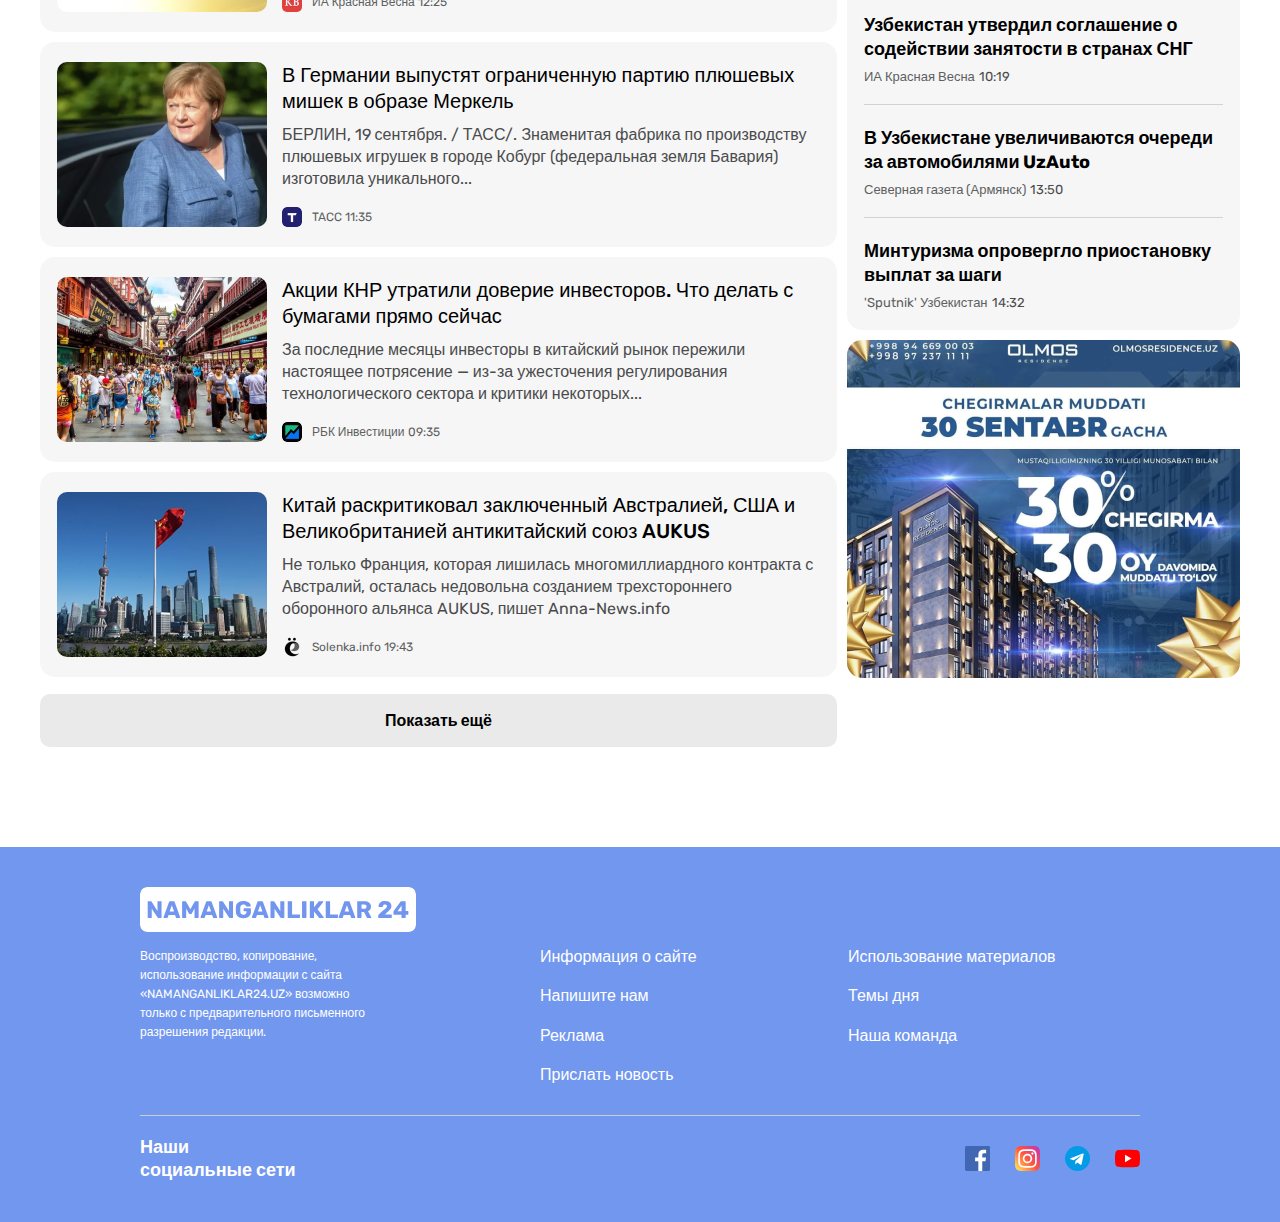
==== commit 3900367e: "Change" ====
--- a/index.html
+++ b/index.html
@@ -5,7 +5,7 @@
 		<meta http-equiv="X-UA-Compatible" content="IE=edge" />
 		<meta name="viewport" content="width=device-width, initial-scale=1.0" />
 		<link rel="stylesheet" href="./css/main.min.css" />
-		<title>Namanganliklar_24</title>
+		<title>Namanganliklar 24</title>
 	</head>
 	<body>
 		<!-- Header!!! -->
@@ -457,7 +457,7 @@
 						уведомления!
 					</div>
 					<div class="setting__right">
-						<button type="submit" class="setting__btn">
+						<button class="setting__btn">
 							Включит
 						</button>
 					</div>
@@ -684,9 +684,9 @@
 							<!-- Article box end -->
 							<!-- Article FOOTER -->
 
-							<a href="#" class="article__more-link">
+							<button class="article__more-link">
 								Показать ещё
-							</a>
+							</button>
 						</div>
 						<!-- Article left part end -->
 						<!-- Article right part start -->
--- a/css/main.min.css
+++ b/css/main.min.css
@@ -790,7 +790,6 @@
 }
 
 .setting__btn {
-  font-family: "Rubik";
   font-weight: 500;
   font-size: 20px;
   line-height: 24px;
@@ -963,6 +962,7 @@
   line-height: 19px;
   color: #000000;
   background-color: #eaeaea;
+  border: none;
   border-radius: 10px;
   transition: all 0.2s linear;
 }
@@ -1003,6 +1003,10 @@
   border-bottom: 1px solid #d2d2d2;
   margin-bottom: 1px;
 }
+.right__box:hover > .right__title {
+  color: rgb(109, 155, 239);
+  transition: 0.3s ease;
+}
 
 .right__title {
   font-weight: 700;
